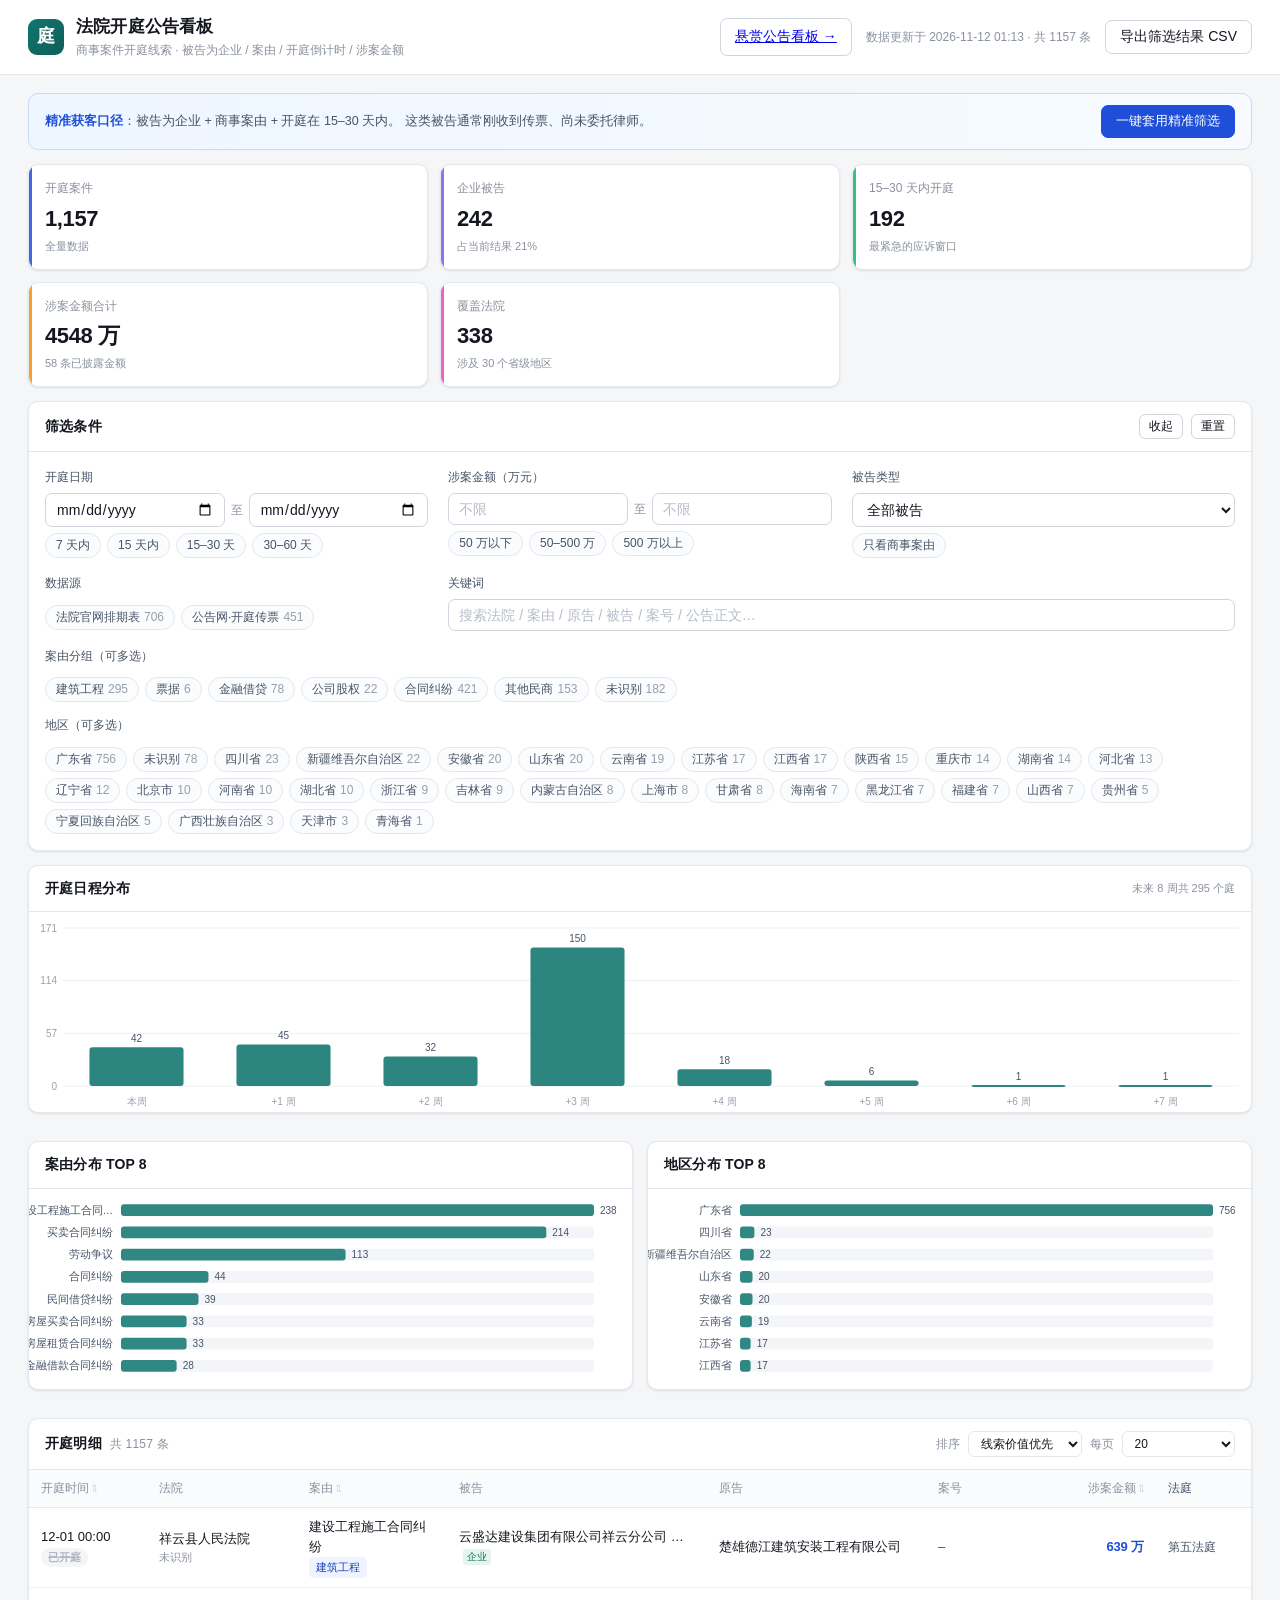
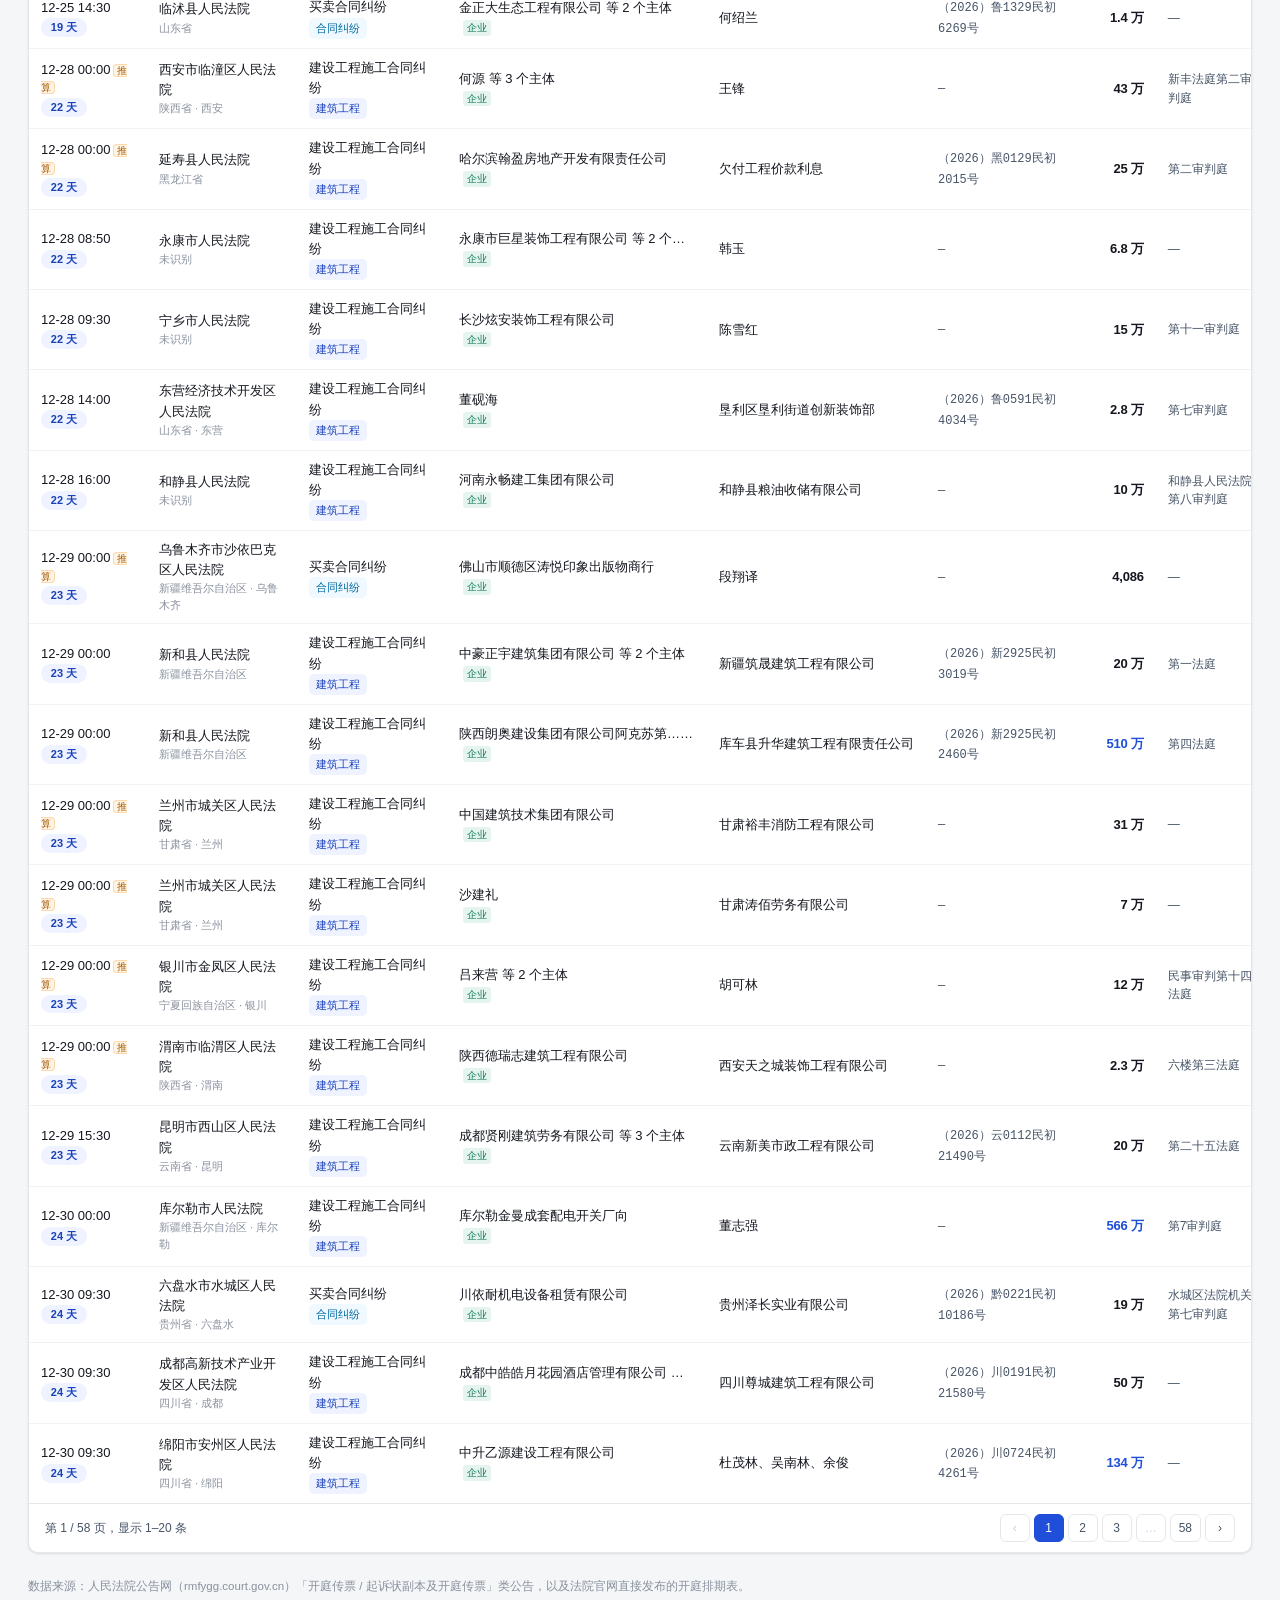
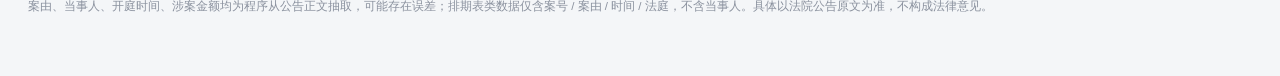
==== web/hearings.html @ 16ae8f43 "feat: 新增法院开庭公告看板（商事案件应诉线索） 第二块看板 hearings.html，与悬赏看板共用采集/解析/导出管线。  数据源 - 人民法院公告网「开庭传票 / 起诉状副本及开庭传票」两" ====
<!DOCTYPE html>
<html lang="zh-CN">
<head>
<meta charset="utf-8">
<meta name="viewport" content="width=device-width, initial-scale=1">
<title>法院开庭公告看板 · 商事案件线索</title>
<link rel="stylesheet" href="style.css">
<link rel="stylesheet" href="hearing.css">
</head>
<body>

<header class="topbar">
  <div class="brand">
    <div class="logo hlogo">庭</div>
    <div>
      <h1>法院开庭公告看板</h1>
      <p class="sub">商事案件开庭线索 · 被告为企业 / 案由 / 开庭倒计时 / 涉案金额</p>
    </div>
  </div>
  <div class="topbar-right">
    <a class="btn ghost" href="index.html">悬赏公告看板 →</a>
    <span class="updated" id="updatedAt">—</span>
    <button class="btn ghost" id="btnExport">导出筛选结果 CSV</button>
  </div>
</header>

<main>

  <!-- 精准线索提示条 -->
  <section class="preset-bar">
    <div class="preset-text">
      <b>精准获客口径</b>：被告为企业 + 商事案由 + 开庭在 15–30 天内。
      这类被告通常刚收到传票、尚未委托律师。
    </div>
    <button class="btn primary" id="btnPreset">一键套用精准筛选</button>
  </section>

  <!-- 统计卡 -->
  <section class="stats" id="stats"></section>

  <!-- 筛选 -->
  <section class="panel filters">
    <div class="panel-head">
      <h2>筛选条件</h2>
      <div class="head-actions">
        <button class="btn tiny ghost" id="btnToggleFilter">收起</button>
        <button class="btn tiny ghost" id="btnReset">重置</button>
      </div>
    </div>

    <div id="filterBody">
      <div class="fgrid">

        <div class="fitem">
          <label>开庭日期</label>
          <div class="range">
            <input type="date" id="fDateFrom"><span>至</span><input type="date" id="fDateTo">
          </div>
          <div class="hints">
            <button class="chip" data-days="0,7">7 天内</button>
            <button class="chip" data-days="0,15">15 天内</button>
            <button class="chip" data-days="15,30">15–30 天</button>
            <button class="chip" data-days="30,60">30–60 天</button>
          </div>
        </div>

        <div class="fitem">
          <label>涉案金额（万元）</label>
          <div class="range">
            <input type="number" id="fAmtMin" placeholder="不限" min="0" step="1">
            <span>至</span>
            <input type="number" id="fAmtMax" placeholder="不限" min="0" step="1">
          </div>
          <div class="hints">
            <button class="chip" data-amt="0,50">50 万以下</button>
            <button class="chip" data-amt="50,500">50–500 万</button>
            <button class="chip" data-amt="500,9999999">500 万以上</button>
          </div>
        </div>

        <div class="fitem">
          <label>被告类型</label>
          <select id="fDefType">
            <option value="">全部被告</option>
            <option value="company">仅企业</option>
            <option value="company,mixed">企业（含企业+个人混合）</option>
            <option value="mixed">企业与个人混合</option>
            <option value="person">仅自然人</option>
            <option value="unknown">未披露当事人</option>
          </select>
          <div class="hints">
            <button class="chip" id="chipCommercial">只看商事案由</button>
          </div>
        </div>

        <div class="fitem">
          <label>数据源</label>
          <div class="chips" id="srcChips"></div>
        </div>

        <div class="fitem wide">
          <label>关键词</label>
          <input type="search" id="fKeyword" placeholder="搜索法院 / 案由 / 原告 / 被告 / 案号 / 公告正文…">
        </div>
      </div>

      <div class="fitem groupbox">
        <label>案由分组（可多选）</label>
        <div class="chips" id="groupChips"></div>
      </div>

      <div class="fitem provbox">
        <label>地区（可多选）</label>
        <div class="chips" id="provChips"></div>
      </div>
    </div>
  </section>

  <!-- 图表 -->
  <section class="charts">
    <div class="panel chart-card">
      <div class="panel-head"><h2>开庭日程分布</h2><span class="hint" id="trendHint"></span></div>
      <div id="chartTrend" class="chart"></div>
    </div>
    <div class="panel chart-card">
      <div class="panel-head"><h2>案由分布 TOP 8</h2></div>
      <div id="chartCause" class="chart"></div>
    </div>
    <div class="panel chart-card">
      <div class="panel-head"><h2>地区分布 TOP 8</h2></div>
      <div id="chartProv" class="chart"></div>
    </div>
  </section>

  <!-- 表格 -->
  <section class="panel">
    <div class="panel-head">
      <h2>开庭明细 <span class="count" id="resultCount"></span></h2>
      <div class="head-actions">
        <label class="mini">排序</label>
        <select id="fSort" class="mini-select">
          <option value="value_desc">线索价值优先</option>
          <option value="hea_asc">开庭时间 ↑（临期优先）</option>
          <option value="hea_desc">开庭时间 ↓</option>
          <option value="amount_desc">涉案金额 ↓</option>
          <option value="amount_asc">涉案金额 ↑</option>
          <option value="pub_desc">发布日期 ↓</option>
        </select>
        <label class="mini">每页</label>
        <select id="fPageSize" class="mini-select">
          <option>20</option><option>50</option><option>100</option>
        </select>
      </div>
    </div>

    <div class="table-wrap">
      <table id="tbl">
        <thead>
          <tr>
            <th class="c-hearing sortable" data-sort="hea">开庭时间</th>
            <th class="c-court">法院</th>
            <th class="c-cause sortable" data-sort="cause">案由</th>
            <th class="c-party">被告</th>
            <th class="c-party">原告</th>
            <th class="c-case">案号</th>
            <th class="c-num sortable" data-sort="amount">涉案金额</th>
            <th class="c-room">法庭</th>
            <th class="c-type">来源</th>
            <th class="c-act"></th>
          </tr>
        </thead>
        <tbody id="tbody"></tbody>
      </table>
      <div class="empty" id="empty" hidden>没有符合条件的开庭公告，试试放宽筛选条件。</div>
    </div>

    <div class="pager">
      <span id="pageInfo"></span>
      <div class="pager-btns" id="pagerBtns"></div>
    </div>
  </section>

  <footer class="foot">
    <p>数据来源：人民法院公告网（rmfygg.court.gov.cn）「开庭传票 / 起诉状副本及开庭传票」类公告，以及法院官网直接发布的开庭排期表。</p>
    <p>案由、当事人、开庭时间、涉案金额均为程序从公告正文抽取，可能存在误差；排期表类数据仅含案号 / 案由 / 时间 / 法庭，不含当事人。具体以法院公告原文为准，不构成法律意见。</p>
  </footer>
</main>

<!-- 详情弹窗 -->
<div class="modal" id="modal" hidden>
  <div class="modal-mask" data-close></div>
  <div class="modal-body">
    <div class="modal-head">
      <h3 id="mTitle"></h3>
      <button class="x" data-close>×</button>
    </div>
    <div class="modal-content" id="mContent"></div>
    <div class="modal-foot">
      <a id="mLink" class="btn primary" target="_blank" rel="noopener">查看公告原文</a>
      <button class="btn ghost" data-close>关闭</button>
    </div>
  </div>
</div>

<script src="data/hearings.js"></script>
<script src="hearing.js"></script>
</body>
</html>
---- web/style.css ----
:root {
  --bg: #f4f6f8;
  --card: #ffffff;
  --border: #e4e7ec;
  --border-strong: #d0d5dd;
  --text: #14171f;
  --text-2: #475467;
  --muted: #8a919e;
  --accent: #1f4fd8;
  --accent-soft: #eef3ff;
  --accent-line: #c9d8ff;
  --good: #0d7a52;
  --good-soft: #e9f7f1;
  --warn: #a35a00;
  --warn-soft: #fff4e5;
  --radius: 10px;
  --shadow: 0 1px 2px rgba(16, 24, 40, .05), 0 1px 3px rgba(16, 24, 40, .06);
}

* { box-sizing: border-box; }

html, body {
  margin: 0;
  padding: 0;
  background: var(--bg);
  color: var(--text);
  font: 14px/1.55 -apple-system, BlinkMacSystemFont, "Segoe UI", "PingFang SC",
        "Hiragino Sans GB", "Microsoft YaHei", sans-serif;
  -webkit-font-smoothing: antialiased;
}

h1, h2, h3 { margin: 0; font-weight: 600; }
button, input, select { font-family: inherit; font-size: inherit; color: inherit; }

/* ---------- 顶栏 ---------- */
.topbar {
  display: flex;
  align-items: center;
  justify-content: space-between;
  gap: 16px;
  padding: 14px 28px;
  background: #fff;
  border-bottom: 1px solid var(--border);
  position: sticky;
  top: 0;
  z-index: 40;
}
.brand { display: flex; align-items: center; gap: 12px; }
.logo {
  width: 36px; height: 36px;
  border-radius: 9px;
  background: linear-gradient(135deg, #2b57e6, #1a3fb0);
  color: #fff;
  display: grid; place-items: center;
  font-size: 18px; font-weight: 700;
  letter-spacing: 1px;
}
.topbar h1 { font-size: 17px; letter-spacing: .2px; }
.sub { margin: 1px 0 0; font-size: 12px; color: var(--muted); }
.topbar-right { display: flex; align-items: center; gap: 14px; }
.updated { font-size: 12px; color: var(--muted); }

/* ---------- 按钮 ---------- */
.btn {
  border: 1px solid var(--border-strong);
  background: #fff;
  border-radius: 7px;
  padding: 7px 14px;
  cursor: pointer;
  transition: .15s;
  white-space: nowrap;
}
.btn:hover { border-color: var(--accent); color: var(--accent); }
.btn.primary { background: var(--accent); border-color: var(--accent); color: #fff; text-decoration: none; }
.btn.primary:hover { background: #1a41b8; color: #fff; }
.btn.ghost { background: transparent; }
.btn.tiny { padding: 3px 9px; font-size: 12px; border-radius: 6px; }

.chip {
  border: 1px solid var(--border);
  background: #fbfcfd;
  border-radius: 999px;
  padding: 3px 10px;
  font-size: 12px;
  color: var(--text-2);
  cursor: pointer;
  transition: .15s;
}
.chip:hover { border-color: var(--accent-line); background: var(--accent-soft); }
.chip.on { background: var(--accent); border-color: var(--accent); color: #fff; }

/* ---------- 布局 ---------- */
main { max-width: 1560px; margin: 0 auto; padding: 18px 28px 60px; }

/* ---------- 统计卡 ---------- */
.stats {
  display: grid;
  grid-template-columns: repeat(5, 1fr);
  gap: 12px;
  margin-bottom: 14px;
}
.stat {
  background: var(--card);
  border: 1px solid var(--border);
  border-radius: var(--radius);
  padding: 14px 16px;
  box-shadow: var(--shadow);
  position: relative;
  overflow: hidden;
}
.stat::after {
  content: "";
  position: absolute; left: 0; top: 0; bottom: 0; width: 3px;
  background: var(--accent);
  opacity: .85;
}
.stat:nth-child(2)::after { background: #7a5af8; }
.stat:nth-child(3)::after { background: #12b76a; }
.stat:nth-child(4)::after { background: #f79009; }
.stat:nth-child(5)::after { background: #ee46bc; }
.stat .k { font-size: 12px; color: var(--muted); margin-bottom: 4px; }
.stat .v { font-size: 22px; font-weight: 650; letter-spacing: -.4px; font-variant-numeric: tabular-nums; }
.stat .v small { font-size: 13px; font-weight: 500; color: var(--text-2); margin-left: 2px; }
.stat .d { font-size: 11px; color: var(--muted); margin-top: 2px; }

/* ---------- 面板 ---------- */
.panel {
  background: var(--card);
  border: 1px solid var(--border);
  border-radius: var(--radius);
  box-shadow: var(--shadow);
  margin-bottom: 14px;
  overflow: hidden;
}
.panel-head {
  display: flex; align-items: center; justify-content: space-between;
  gap: 12px;
  padding: 12px 16px;
  border-bottom: 1px solid var(--border);
}
.panel-head h2 { font-size: 14px; letter-spacing: .2px; }
.head-actions { display: flex; align-items: center; gap: 8px; flex: none; }
.head-actions label { white-space: nowrap; flex: none; }
.count { color: var(--muted); font-weight: 400; font-size: 12px; margin-left: 4px; }
.hint { font-size: 11px; color: var(--muted); }
.mini { font-size: 12px; color: var(--muted); white-space: nowrap; }
.mini-select {
  border: 1px solid var(--border);
  border-radius: 6px;
  padding: 4px 8px;
  background: #fff;
  font-size: 12px;
}

/* ---------- 筛选 ---------- */
.filters .fgrid {
  display: grid;
  grid-template-columns: repeat(4, minmax(0, 1fr));
  gap: 16px 20px;
  padding: 16px;
}
.fitem { display: flex; flex-direction: column; gap: 6px; min-width: 0; }
.fitem.wide { grid-column: span 2; }
.fitem label { font-size: 12px; color: var(--text-2); font-weight: 500; }
.range { display: flex; align-items: center; gap: 6px; }
.range span { color: var(--muted); font-size: 12px; flex: none; }
.range input { flex: 1; min-width: 0; }
input[type="date"], input[type="number"], input[type="search"], select {
  border: 1px solid var(--border-strong);
  border-radius: 7px;
  padding: 7px 10px;
  background: #fff;
  outline: none;
  transition: .15s;
  width: 100%;
}
input:focus, select:focus { border-color: var(--accent); box-shadow: 0 0 0 3px var(--accent-soft); }
input::placeholder { color: #b6bcc7; }
.hints { display: flex; gap: 6px; flex-wrap: wrap; }
.provbox { padding: 0 16px 16px; }
.chips { display: flex; flex-wrap: wrap; gap: 6px; margin-top: 6px; }

/* ---------- 图表 ---------- */
.charts {
  display: grid;
  grid-template-columns: 1.15fr 1fr 1fr;
  gap: 14px;
  margin-bottom: 14px;
}
.chart-card .chart { padding: 0; height: 200px; }
.chart svg { display: block; width: 100%; height: 100%; }

/* ---------- 表格 ---------- */
.table-wrap { overflow-x: auto; }
table { width: 100%; border-collapse: collapse; font-size: 13px; }
thead th {
  text-align: left;
  font-weight: 500;
  font-size: 12px;
  color: var(--muted);
  background: #fafbfc;
  border-bottom: 1px solid var(--border);
  padding: 9px 12px;
  white-space: nowrap;
  position: sticky; top: 0; z-index: 5;
}
thead th.sortable { cursor: pointer; user-select: none; }
thead th.sortable::after { content: " ⇅"; color: #ccd2dd; font-size: 10px; }
thead th.sortable:hover { color: var(--accent); }
thead th.sortable:hover::after { color: var(--accent); }
thead th.asc::after { content: " ↑"; color: var(--accent); }
thead th.desc::after { content: " ↓"; color: var(--accent); }
tbody td {
  padding: 9px 12px;
  border-bottom: 1px solid #f0f2f5;
  vertical-align: middle;
}
tbody tr:hover { background: #fafcff; }
tbody tr:last-child td { border-bottom: none; }

.c-court { min-width: 150px; }
.c-debtor { min-width: 130px; }
.c-case { min-width: 150px; }
.c-num { text-align: right; font-variant-numeric: tabular-nums; white-space: nowrap; }
.c-date { white-space: nowrap; }
.c-type { white-space: nowrap; }

.court-name { font-weight: 500; }
.court-sub { font-size: 11px; color: var(--muted); }
.case-no { font-size: 12px; color: var(--text-2); font-family: ui-monospace, "SF Mono", Consolas, monospace; }
.money { font-weight: 600; letter-spacing: -.2px; }
.money.big { color: var(--accent); }
.muted { color: var(--muted); }
.na { color: #c4c9d4; }

.ratio-wrap { display: inline-flex; align-items: center; gap: 7px; justify-content: flex-end; }
.ratio-wrap > span:first-child { min-width: 32px; text-align: right; }
.ratio-bar { width: 36px; height: 4px; border-radius: 2px; background: #edf0f5; overflow: hidden; flex: none; }
.ratio-bar i { display: block; height: 100%; background: var(--accent); border-radius: 2px; }

.tag {
  display: inline-block;
  font-size: 11px;
  padding: 2px 7px;
  border-radius: 5px;
  background: #f2f4f7;
  color: var(--text-2);
  white-space: nowrap;
}
.tag.property { background: var(--accent-soft); color: #1a41b8; }
.tag.whereabouts { background: var(--warn-soft); color: var(--warn); }
.tag.both { background: var(--good-soft); color: var(--good); }

.link-btn {
  border: 0; background: transparent; color: var(--accent);
  cursor: pointer; padding: 4px 6px; border-radius: 5px; font-size: 12px;
}
.link-btn:hover { background: var(--accent-soft); }

.empty { padding: 48px 0; text-align: center; color: var(--muted); font-size: 13px; }

.pager {
  display: flex; align-items: center; justify-content: space-between;
  padding: 10px 16px;
  border-top: 1px solid var(--border);
  font-size: 12px;
  color: var(--text-2);
}
.pager-btns { display: flex; gap: 4px; }
.pager-btns button {
  min-width: 30px; height: 28px;
  border: 1px solid var(--border);
  background: #fff;
  border-radius: 6px;
  cursor: pointer;
  font-size: 12px;
  padding: 0 8px;
}
.pager-btns button:hover:not(:disabled) { border-color: var(--accent); color: var(--accent); }
.pager-btns button.on { background: var(--accent); border-color: var(--accent); color: #fff; }
.pager-btns button:disabled { color: #c9ced8; cursor: not-allowed; }

/* ---------- 弹窗 ---------- */
.modal { position: fixed; inset: 0; z-index: 100; display: grid; place-items: center; }
.modal[hidden] { display: none; }
.modal-mask { position: absolute; inset: 0; background: rgba(16, 24, 40, .45); backdrop-filter: blur(2px); }
.modal-body {
  position: relative;
  width: min(720px, calc(100vw - 40px));
  max-height: 84vh;
  background: #fff;
  border-radius: 12px;
  display: flex;
  flex-direction: column;
  box-shadow: 0 20px 44px rgba(16, 24, 40, .2);
  animation: pop .16s ease-out;
}
@keyframes pop { from { transform: translateY(8px); opacity: .6; } }
.modal-head {
  display: flex; align-items: center; justify-content: space-between;
  padding: 14px 18px;
  border-bottom: 1px solid var(--border);
}
.modal-head h3 { font-size: 15px; }
.modal-head .x {
  border: 0; background: transparent; font-size: 22px; line-height: 1;
  color: var(--muted); cursor: pointer; padding: 0 4px;
}
.modal-content { padding: 16px 18px; overflow-y: auto; }
.kv { display: grid; grid-template-columns: 96px 1fr; gap: 8px 12px; margin-bottom: 14px; font-size: 13px; }
.kv dt { color: var(--muted); font-size: 12px; }
.kv dd { margin: 0; word-break: break-all; }
.fulltext {
  background: #fafbfc;
  border: 1px solid var(--border);
  border-radius: 8px;
  padding: 12px;
  font-size: 12.5px;
  line-height: 1.75;
  color: var(--text-2);
  white-space: pre-wrap;
  max-height: 300px;
  overflow-y: auto;
}
.modal-foot {
  display: flex; justify-content: flex-end; gap: 8px;
  padding: 12px 18px;
  border-top: 1px solid var(--border);
}

.foot { margin-top: 24px; color: var(--muted); font-size: 11.5px; line-height: 1.7; }
.foot p { margin: 0; }

@media (max-width: 1280px) {
  .stats { grid-template-columns: repeat(3, 1fr); }
  .charts { grid-template-columns: 1fr 1fr; }
  .charts .chart-card:first-child { grid-column: span 2; }
  .filters .fgrid { grid-template-columns: repeat(3, 1fr); }
}
@media (max-width: 860px) {
  main { padding: 14px; }
  .topbar { padding: 12px 14px; }
  .stats { grid-template-columns: repeat(2, 1fr); }
  .charts { grid-template-columns: 1fr; }
  .charts .chart-card:first-child { grid-column: auto; }
  .filters .fgrid { grid-template-columns: 1fr; }
  .fitem.wide { grid-column: auto; }
}
---- web/hearing.css ----
/* 开庭公告看板 —— 在 style.css 之上补充的少量样式 */

.hlogo { background: linear-gradient(135deg, #0f766e, #115e59); }

/* 精准口径提示条 */
.preset-bar {
  display: flex;
  align-items: center;
  justify-content: space-between;
  gap: 16px;
  background: linear-gradient(90deg, #eef6ff, #f7fbff);
  border: 1px solid var(--accent-line);
  border-radius: var(--radius);
  padding: 11px 16px;
  margin-bottom: 14px;
  font-size: 12.5px;
  color: var(--text-2);
}
.preset-text b { color: var(--accent); }

/* 案由分组单独一行 */
.groupbox { padding: 0 16px 14px; }

/* 倒计时徽章 */
.days {
  display: inline-block;
  min-width: 46px;
  text-align: center;
  font-size: 11px;
  font-weight: 600;
  padding: 2px 7px;
  border-radius: 999px;
  background: #f2f4f7;
  color: var(--text-2);
  font-variant-numeric: tabular-nums;
  white-space: nowrap;
}
.days.hot   { background: #fee4e2; color: #b42318; }   /* 7 天内 */
.days.soon  { background: #fff4e5; color: #a35a00; }   /* 8-15 天 */
.days.plan  { background: var(--accent-soft); color: #1a41b8; } /* 16-30 天 */
.days.far   { background: #f2f4f7; color: var(--muted); }  /* 30 天以上 */
.days.past  { background: #f4f5f7; color: #b0b7c3; text-decoration: line-through; }
.days.tbd   { background: #f4f5f7; color: #b0b7c3; }

.hearing-cell { line-height: 1.35; }
.hearing-time { font-variant-numeric: tabular-nums; font-weight: 500; }
.hearing-sub { font-size: 11px; color: var(--muted); margin-top: 2px; }
.est-mark { font-size: 10px; color: var(--warn); border: 1px solid #ffd8a8;
  background: var(--warn-soft); border-radius: 4px; padding: 0 3px; margin-left: 3px; }

/* 案由分组配色 */
.tag.g-建筑工程 { background: #eef3ff; color: #1a41b8; }
.tag.g-票据     { background: #f4ecff; color: #6941c6; }
.tag.g-商标知产 { background: #fdf2fa; color: #c11574; }
.tag.g-金融借贷 { background: #ecfdf3; color: #027a48; }
.tag.g-公司股权 { background: #fff6ed; color: #b54708; }
.tag.g-合同纠纷 { background: #f0f9ff; color: #026aa2; }
.tag.g-其他民商 { background: #f2f4f7; color: var(--text-2); }
.tag.g-none     { background: #f8f9fb; color: #98a2b3; }

/* 企业标记 */
.ent {
  display: inline-block;
  font-size: 10px;
  padding: 0 4px;
  border-radius: 3px;
  margin-left: 4px;
  background: #e6f4ef;
  color: #0d7a52;
  font-weight: 500;
  vertical-align: 1px;
}

.party-name { display: block; max-width: 240px; overflow: hidden;
  text-overflow: ellipsis; white-space: nowrap; }
.party-sub { font-size: 11px; color: var(--muted); }

.c-hearing { min-width: 118px; }
.c-cause { min-width: 150px; }
.c-party { min-width: 150px; max-width: 260px; }
.c-room { min-width: 110px; font-size: 12px; color: var(--text-2); }

.stats.six { grid-template-columns: repeat(5, 1fr); }
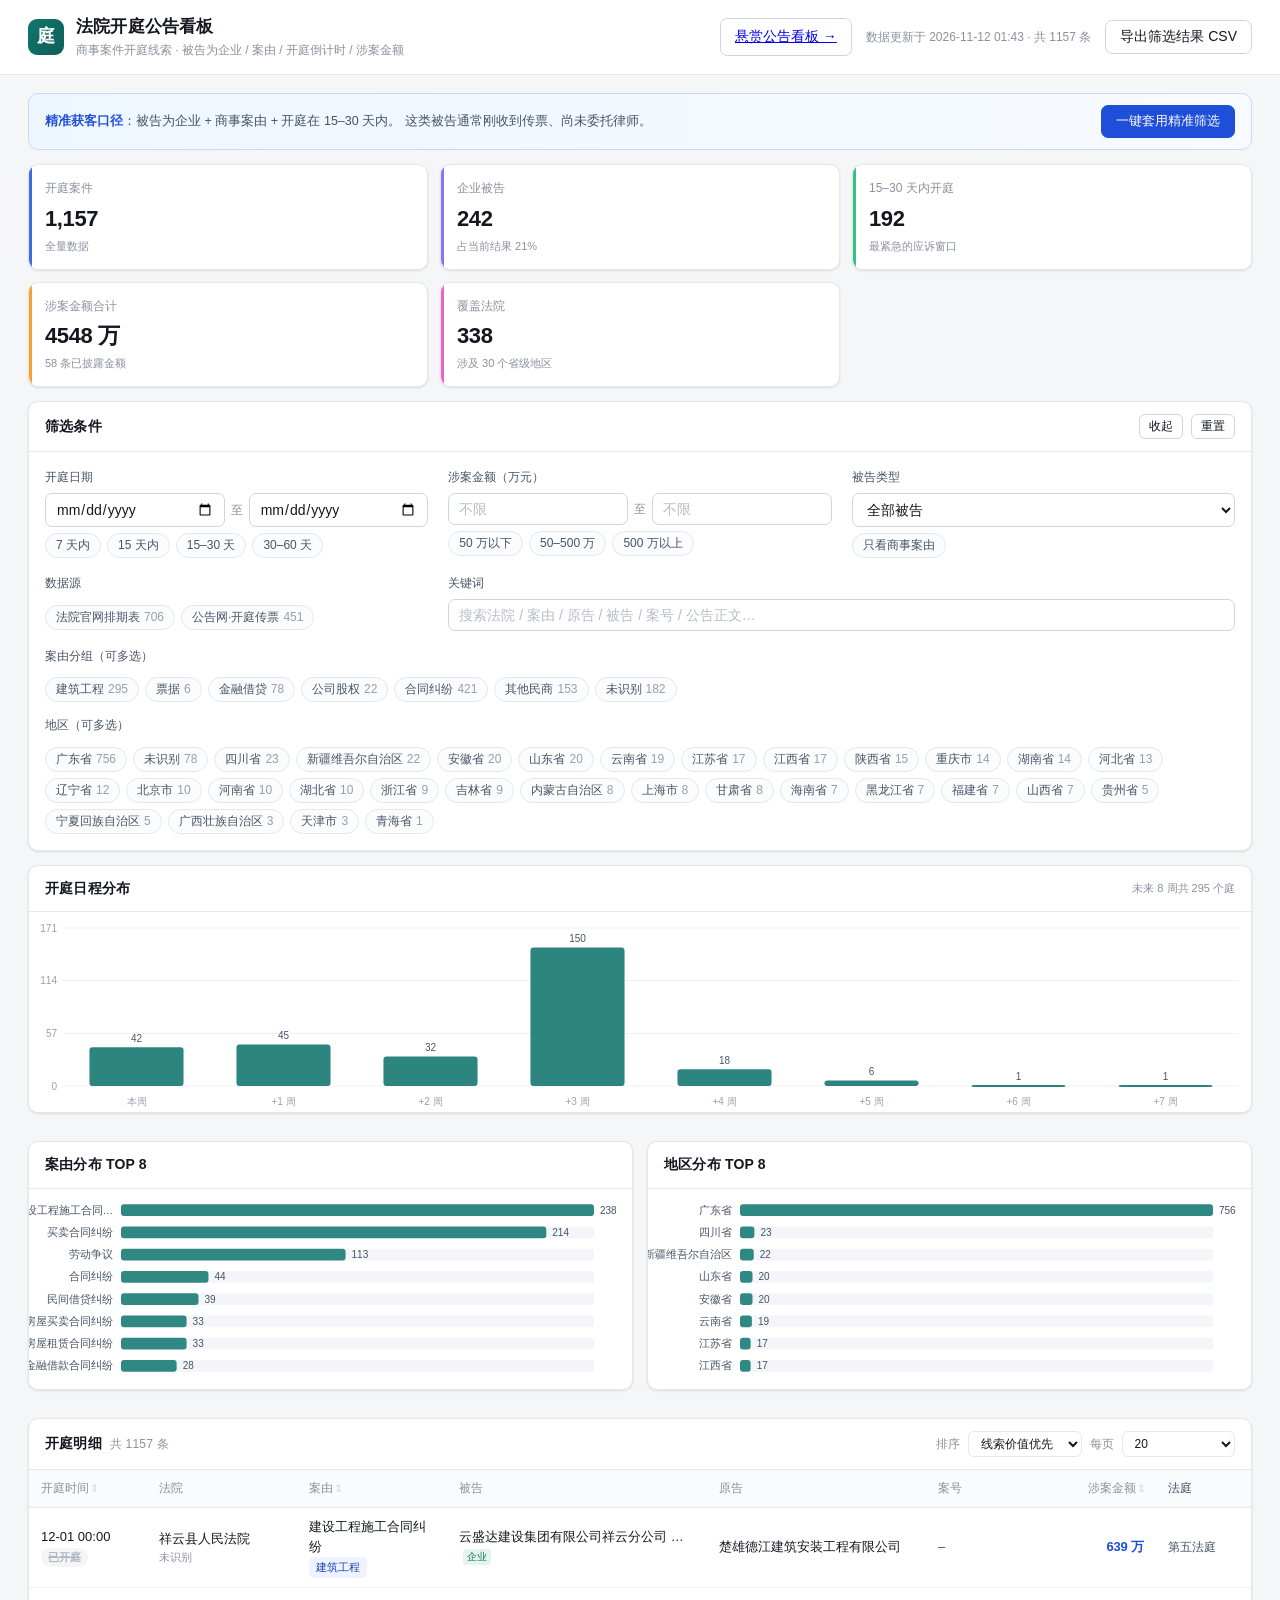
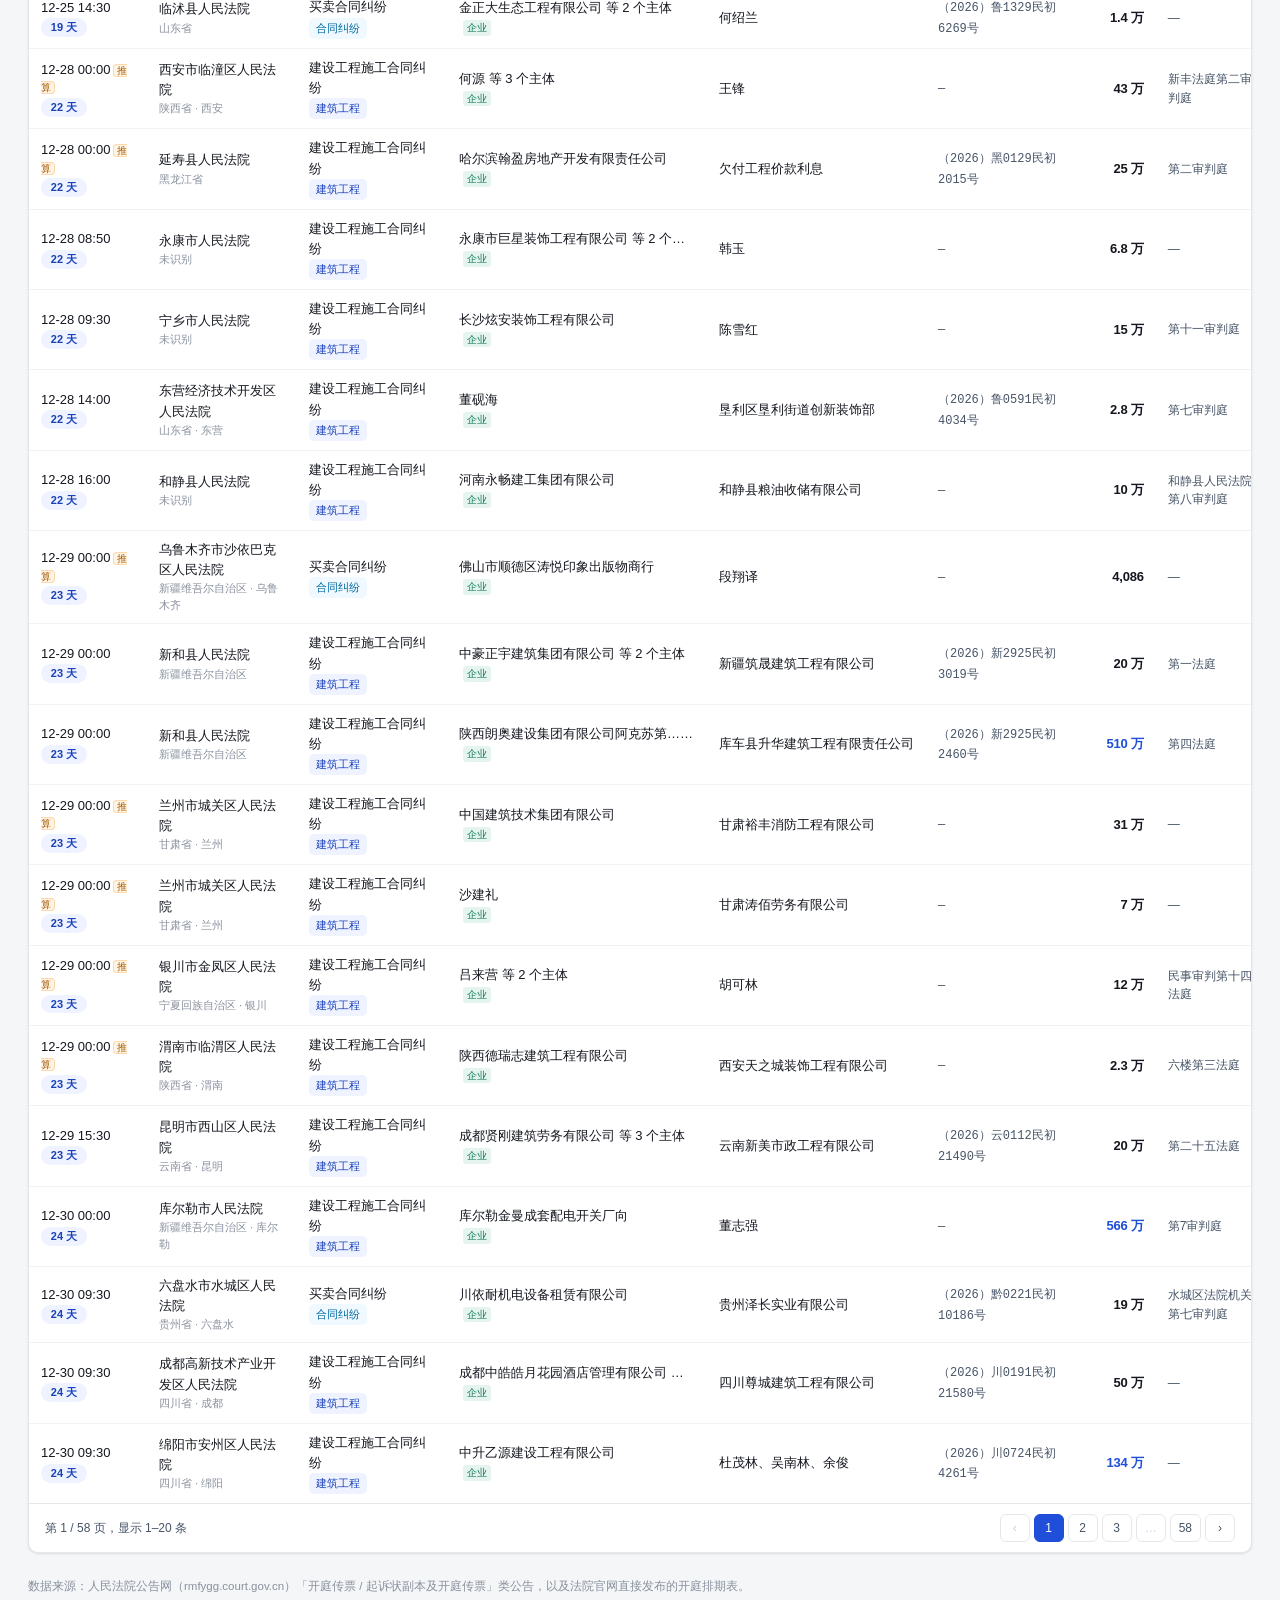
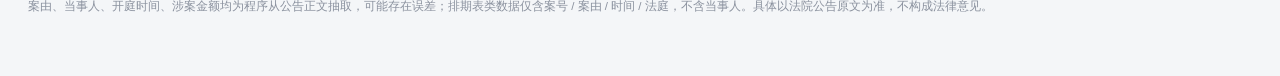
==== commit 6f7f101b: "fix: 详情弹窗改用本地正文快照，不再依赖被 WAF 拦截的原文链接 法院公告网详情页被腾讯云 WAF 保护，批量采集后同一出口 IP 打开会返回 "Web应用防护服务检测您当前访问存在Web安全风" ====
--- a/web/hearings.html
+++ b/web/hearings.html
@@ -196,7 +196,7 @@
     </div>
     <div class="modal-content" id="mContent"></div>
     <div class="modal-foot">
-      <a id="mLink" class="btn primary" target="_blank" rel="noopener">查看公告原文</a>
+      <a id="mLink" class="btn" target="_blank" rel="noopener">去法院官网看原文</a>
       <button class="btn ghost" data-close>关闭</button>
     </div>
   </div>
--- a/web/style.css
+++ b/web/style.css
@@ -319,8 +319,23 @@
   line-height: 1.75;
   color: var(--text-2);
   white-space: pre-wrap;
-  max-height: 300px;
+  max-height: 380px;
   overflow-y: auto;
+}
+.body-head {
+  display: flex; align-items: center; justify-content: space-between;
+  margin-bottom: 6px;
+}
+.body-head span { font-size: 12px; color: var(--muted); }
+.waf-note {
+  margin: 8px 0 0;
+  font-size: 11.5px;
+  line-height: 1.65;
+  color: var(--muted);
+  background: var(--warn-soft);
+  border-left: 3px solid var(--warn);
+  border-radius: 0 6px 6px 0;
+  padding: 7px 10px;
 }
 .modal-foot {
   display: flex; justify-content: flex-end; gap: 8px;
